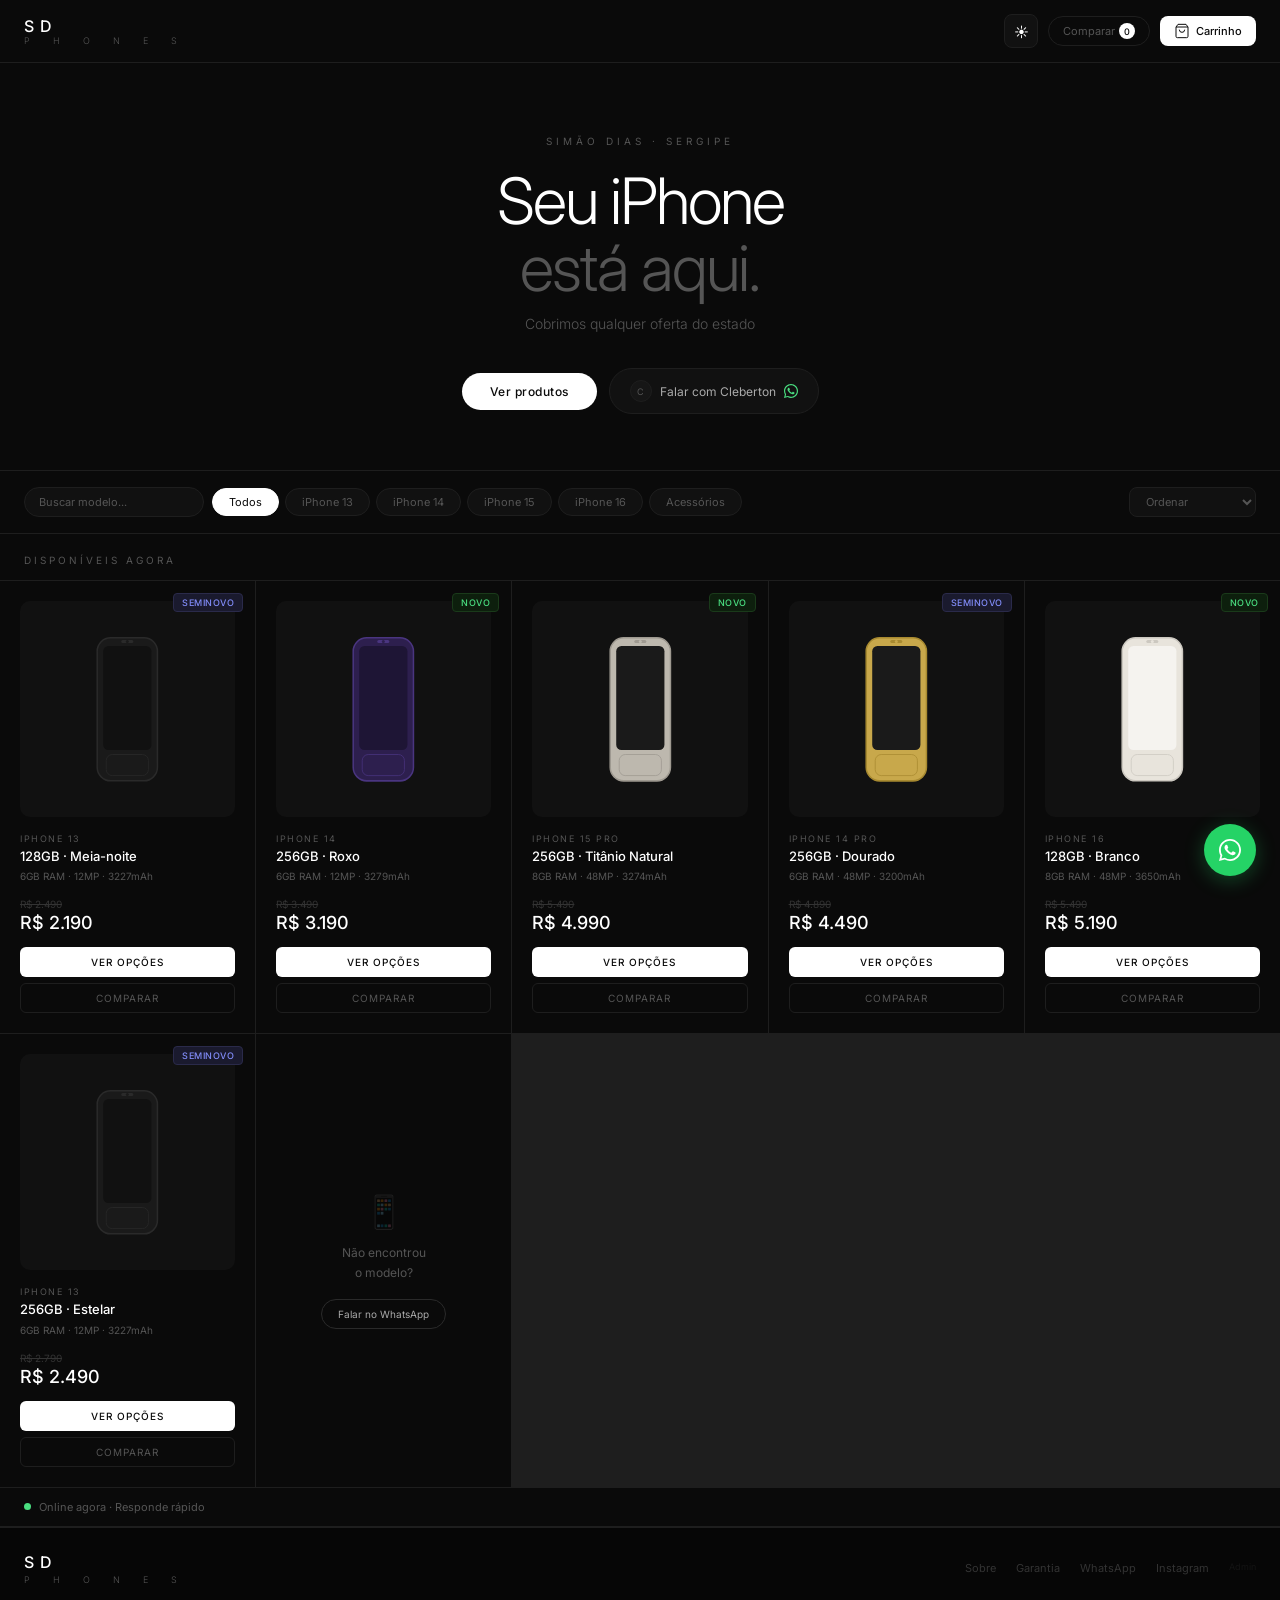
==== index.html @ 84d35a11 "Add files via upload" ====
<!DOCTYPE html>
<html lang="pt-BR" data-theme="dark">
<head>
<meta charset="UTF-8"/>
<meta name="viewport" content="width=device-width, initial-scale=1.0"/>
<title>SD Phones — iPhones em Simão Dias</title>
<link rel="preconnect" href="https://fonts.googleapis.com"/>
<link rel="preconnect" href="https://fonts.gstatic.com" crossorigin/>
<link href="https://fonts.googleapis.com/css2?family=Inter:wght@300;400;500&display=swap" rel="stylesheet"/>
<link rel="stylesheet" href="style.css"/>
</head>
<body>

<!-- NAV -->
<header class="nav" id="nav">
  <div class="nav-logo">
    <span class="logo-sd">SD</span>
    <span class="logo-phones">P H O N E S</span>
  </div>
  <div class="nav-actions">
    <div class="theme-toggle" onclick="toggleTheme()" aria-label="Alternar tema">
      <span class="toggle-icon" id="theme-icon">☀️</span>
    </div>
    <button class="nav-compare" id="btn-compare" onclick="openCompare()">
      Comparar <span id="compare-count">0</span>
    </button>
    <button class="nav-cart" id="btn-cart" onclick="openCart()">
      <svg width="16" height="16" fill="none" stroke="currentColor" stroke-width="1.5" viewBox="0 0 24 24"><path d="M6 2L3 6v14a2 2 0 002 2h14a2 2 0 002-2V6l-3-4z"/><line x1="3" y1="6" x2="21" y2="6"/><path d="M16 10a4 4 0 01-8 0"/></svg>
      Carrinho
      <span class="cart-badge hidden" id="cart-badge">0</span>
    </button>
  </div>
</header>

<!-- HERO -->
<section class="hero">
  <p class="hero-label">Simão Dias · Sergipe</p>
  <h1 class="hero-title">Seu iPhone<br><em>está aqui.</em></h1>
  <p class="hero-sub">Cobrimos qualquer oferta do estado</p>
  <div class="hero-ctas">
    <button class="btn-primary" onclick="document.getElementById('catalog').scrollIntoView({behavior:'smooth'})">Ver produtos</button>
    <a class="btn-wpp" href="https://wa.me/5579999999999?text=Olá! Vim pelo site da SD Phones e gostaria de saber mais." target="_blank" rel="noopener">
      <span class="wpp-av">C</span>
      Falar com Cleberton
      <svg width="14" height="14" viewBox="0 0 24 24" fill="#4ade80"><path d="M17.472 14.382c-.297-.149-1.758-.867-2.03-.967-.273-.099-.471-.148-.67.15-.197.297-.767.966-.94 1.164-.173.199-.347.223-.644.075-.297-.15-1.255-.463-2.39-1.475-.883-.788-1.48-1.761-1.653-2.059-.173-.297-.018-.458.13-.606.134-.133.298-.347.446-.52.149-.174.198-.298.298-.497.099-.198.05-.371-.025-.52-.075-.149-.669-1.612-.916-2.207-.242-.579-.487-.5-.669-.51-.173-.008-.371-.01-.57-.01-.198 0-.52.074-.792.372-.272.297-1.04 1.016-1.04 2.479 0 1.462 1.065 2.875 1.213 3.074.149.198 2.096 3.2 5.077 4.487.709.306 1.262.489 1.694.625.712.227 1.36.195 1.871.118.571-.085 1.758-.719 2.006-1.413.248-.694.248-1.289.173-1.413-.074-.124-.272-.198-.57-.347z"/><path d="M12 0C5.373 0 0 5.373 0 12c0 2.135.558 4.14 1.535 5.878L0 24l6.29-1.508A11.954 11.954 0 0012 24c6.627 0 12-5.373 12-12S18.627 0 12 0zm0 22c-1.885 0-3.65-.49-5.18-1.348l-.372-.22-3.733.895.928-3.63-.242-.382A9.944 9.944 0 012 12C2 6.477 6.477 2 12 2s10 4.477 10 10-4.477 10-10 10z"/></svg>
    </a>
  </div>
</section>

<!-- FILTROS -->
<section class="filters" id="catalog">
  <input class="filter-search" id="search" type="search" placeholder="Buscar modelo..." oninput="renderProducts()"/>
  <div class="chips" id="chips">
    <button class="chip active" data-filter="todos" onclick="setFilter(this)">Todos</button>
    <button class="chip" data-filter="iPhone 13" onclick="setFilter(this)">iPhone 13</button>
    <button class="chip" data-filter="iPhone 14" onclick="setFilter(this)">iPhone 14</button>
    <button class="chip" data-filter="iPhone 15" onclick="setFilter(this)">iPhone 15</button>
    <button class="chip" data-filter="iPhone 16" onclick="setFilter(this)">iPhone 16</button>
    <button class="chip" data-filter="Acessórios" onclick="setFilter(this)">Acessórios</button>
  </div>
  <select class="filter-select" onchange="setSort(this.value)">
    <option value="default">Ordenar</option>
    <option value="price-asc">Menor preço</option>
    <option value="price-desc">Maior preço</option>
    <option value="new">Novos primeiro</option>
  </select>
</section>

<!-- SECTION LABEL -->
<div class="section-label">Disponíveis agora</div>

<!-- GRID -->
<main class="grid" id="grid"></main>

<!-- EMPTY -->
<div class="empty hidden" id="empty">
  <p>Nenhum produto encontrado.</p>
  <a href="https://wa.me/5579999999999?text=Olá! Não encontrei o modelo que procuro no site." target="_blank" class="btn-primary" style="margin-top:16px;display:inline-block;">Perguntar no WhatsApp</a>
</div>

<!-- ONLINE BAR -->
<div class="online-bar">
  <span class="online-dot"></span>
  <span class="online-text">Online agora · Responde rápido</span>
</div>

<!-- FOOTER -->
<footer class="footer">
  <div class="footer-logo">
    <span class="logo-sd">SD</span>
    <span class="logo-phones" style="font-size:9px;">P H O N E S</span>
  </div>
  <div class="footer-links">
    <a href="#" class="footer-link">Sobre</a>
    <a href="#" class="footer-link">Garantia</a>
    <a href="https://wa.me/5579999999999" target="_blank" class="footer-link">WhatsApp</a>
    <a href="https://instagram.com/sdphones" target="_blank" class="footer-link">Instagram</a>
    <a href="admin.html" class="footer-link" style="opacity:0.3;">Admin</a>
  </div>
</footer>

<!-- WPP FLUTUANTE -->
<a class="wpp-float" href="https://wa.me/5579999999999?text=Olá! Vim pelo site da SD Phones." target="_blank" rel="noopener" aria-label="WhatsApp">
  <svg width="22" height="22" viewBox="0 0 24 24" fill="white"><path d="M17.472 14.382c-.297-.149-1.758-.867-2.03-.967-.273-.099-.471-.148-.67.15-.197.297-.767.966-.94 1.164-.173.199-.347.223-.644.075-.297-.15-1.255-.463-2.39-1.475-.883-.788-1.48-1.761-1.653-2.059-.173-.297-.018-.458.13-.606.134-.133.298-.347.446-.52.149-.174.198-.298.298-.497.099-.198.05-.371-.025-.52-.075-.149-.669-1.612-.916-2.207-.242-.579-.487-.5-.669-.51-.173-.008-.371-.01-.57-.01-.198 0-.52.074-.792.372-.272.297-1.04 1.016-1.04 2.479 0 1.462 1.065 2.875 1.213 3.074.149.198 2.096 3.2 5.077 4.487.709.306 1.262.489 1.694.625.712.227 1.36.195 1.871.118.571-.085 1.758-.719 2.006-1.413.248-.694.248-1.289.173-1.413-.074-.124-.272-.198-.57-.347z"/><path d="M12 0C5.373 0 0 5.373 0 12c0 2.135.558 4.14 1.535 5.878L0 24l6.29-1.508A11.954 11.954 0 0012 24c6.627 0 12-5.373 12-12S18.627 0 12 0zm0 22c-1.885 0-3.65-.49-5.18-1.348l-.372-.22-3.733.895.928-3.63-.242-.382A9.944 9.944 0 012 12C2 6.477 6.477 2 12 2s10 4.477 10 10-4.477 10-10 10z"/></svg>
</a>

<!-- MODAL PRODUTO -->
<div class="modal-overlay hidden" id="modal-overlay" onclick="closeModal(event)">
  <div class="modal" id="modal">
    <button class="modal-close" onclick="closeModalDirect()">✕</button>
    <div class="modal-img-wrap">
      <div class="modal-img" id="modal-img"></div>
    </div>
    <div class="modal-info">
      <p class="modal-category" id="modal-category"></p>
      <h2 class="modal-name" id="modal-name"></h2>
      <p class="modal-desc" id="modal-desc"></p>
      <div class="modal-specs" id="modal-specs"></div>
      <div class="modal-pricing">
        <p class="modal-price-old" id="modal-price-old"></p>
        <p class="modal-price" id="modal-price"></p>
      </div>
      <div class="modal-actions">
        <button class="btn-primary" id="modal-buy" onclick="buyNow()">Comprar via WhatsApp</button>
        <button class="btn-secondary" id="modal-cart" onclick="addToCartFromModal()">Adicionar ao carrinho</button>
      </div>
    </div>
  </div>
</div>

<!-- CARRINHO DRAWER -->
<div class="drawer-overlay hidden" id="drawer-overlay" onclick="closeCart()"></div>
<div class="drawer hidden" id="cart-drawer">
  <div class="drawer-header">
    <h3>Carrinho</h3>
    <button onclick="closeCart()">✕</button>
  </div>
  <div class="drawer-body" id="cart-items"></div>
  <div class="drawer-footer">
    <div class="cart-total">
      <span>Total</span>
      <span id="cart-total-value">R$ 0</span>
    </div>
    <button class="btn-primary" style="width:100%;margin-top:12px;" onclick="sendCartToWhatsApp()">
      Enviar pedido no WhatsApp
    </button>
    <button class="btn-secondary" style="width:100%;margin-top:8px;" onclick="clearCart()">Limpar carrinho</button>
  </div>
</div>

<!-- COMPARAR DRAWER -->
<div class="drawer-overlay hidden" id="compare-overlay" onclick="closeCompare()"></div>
<div class="drawer hidden" id="compare-drawer" style="max-width:680px;">
  <div class="drawer-header">
    <h3>Comparar produtos</h3>
    <button onclick="closeCompare()">✕</button>
  </div>
  <div class="drawer-body" id="compare-items"></div>
  <div class="drawer-footer">
    <button class="btn-secondary" style="width:100%;" onclick="clearCompare()">Limpar comparação</button>
  </div>
</div>

<script src="app.js"></script>
</body>
</html>
---- style.css ----
/* =====================
   TOKENS
   ===================== */
:root {
  --bg: #0A0A0A;
  --bg2: #111111;
  --bg3: #161616;
  --border: #1e1e1e;
  --border2: #2a2a2a;
  --text: #ffffff;
  --text2: #aaaaaa;
  --text3: #555555;
  --text4: #333333;
  --chip-bg: #111;
  --chip-border: #1e1e1e;
  --chip-color: #555;
  --card-bg: #0A0A0A;
  --card-hover: #111;
  --input-bg: #111;
  --footer-bg: #060606;
  --wpp: #25D366;
}

[data-theme="light"] {
  --bg: #fafafa;
  --bg2: #f4f4f4;
  --bg3: #eeeeee;
  --border: #e5e5e5;
  --border2: #d0d0d0;
  --text: #0a0a0a;
  --text2: #555555;
  --text3: #999999;
  --text4: #cccccc;
  --chip-bg: #f0f0f0;
  --chip-border: #e0e0e0;
  --chip-color: #888888;
  --card-bg: #ffffff;
  --card-hover: #f9f9f9;
  --input-bg: #f0f0f0;
  --footer-bg: #f0f0f0;
}

/* =====================
   RESET
   ===================== */
*, *::before, *::after { box-sizing: border-box; margin: 0; padding: 0; }
html { scroll-behavior: smooth; }
body {
  font-family: 'Inter', system-ui, sans-serif;
  background: var(--bg);
  color: var(--text);
  min-height: 100vh;
  transition: background 0.3s, color 0.3s;
}
a { text-decoration: none; color: inherit; }
button { cursor: pointer; font-family: inherit; }
img { display: block; max-width: 100%; }

/* =====================
   NAV
   ===================== */
.nav {
  position: sticky;
  top: 0;
  z-index: 100;
  background: var(--bg);
  border-bottom: 0.5px solid var(--border);
  padding: 14px 24px;
  display: flex;
  align-items: center;
  justify-content: space-between;
  gap: 16px;
  backdrop-filter: blur(12px);
  transition: background 0.3s;
}

.nav-logo {
  display: flex;
  flex-direction: column;
  gap: 2px;
  line-height: 1;
}

.logo-sd {
  font-size: 16px;
  font-weight: 500;
  letter-spacing: 6px;
  color: var(--text);
}

.logo-phones {
  font-size: 9px;
  font-weight: 300;
  letter-spacing: 10px;
  color: var(--text3);
}

.nav-actions {
  display: flex;
  align-items: center;
  gap: 10px;
}

.theme-toggle {
  width: 34px;
  height: 34px;
  border-radius: 8px;
  background: var(--bg2);
  border: 0.5px solid var(--border);
  display: flex;
  align-items: center;
  justify-content: center;
  cursor: pointer;
  font-size: 14px;
  transition: background 0.2s;
  user-select: none;
}

.theme-toggle:hover { background: var(--bg3); }

.nav-compare {
  font-size: 11px;
  color: var(--text3);
  background: transparent;
  border: 0.5px solid var(--border);
  border-radius: 20px;
  padding: 6px 14px;
  transition: all 0.2s;
  display: flex;
  align-items: center;
  gap: 4px;
}

.nav-compare:hover { border-color: var(--border2); color: var(--text2); }

.nav-compare span {
  background: var(--text);
  color: var(--bg);
  border-radius: 50%;
  width: 16px;
  height: 16px;
  font-size: 9px;
  display: flex;
  align-items: center;
  justify-content: center;
  font-weight: 500;
}

.nav-cart {
  background: var(--text);
  color: var(--bg);
  border: none;
  border-radius: 8px;
  padding: 7px 14px;
  font-size: 11px;
  font-weight: 500;
  display: flex;
  align-items: center;
  gap: 6px;
  position: relative;
  transition: opacity 0.2s;
}

.nav-cart:hover { opacity: 0.85; }

.cart-badge {
  position: absolute;
  top: -6px;
  right: -6px;
  background: #ef4444;
  color: white;
  border-radius: 50%;
  width: 16px;
  height: 16px;
  font-size: 9px;
  display: flex;
  align-items: center;
  justify-content: center;
  font-weight: 700;
  border: 2px solid var(--bg);
}

.hidden { display: none !important; }

/* =====================
   HERO
   ===================== */
.hero {
  padding: 72px 24px 56px;
  text-align: center;
  border-bottom: 0.5px solid var(--border);
}

.hero-label {
  font-size: 10px;
  letter-spacing: 4px;
  color: var(--text3);
  text-transform: uppercase;
  margin-bottom: 20px;
}

.hero-title {
  font-size: clamp(36px, 8vw, 64px);
  font-weight: 300;
  color: var(--text);
  line-height: 1.05;
  letter-spacing: -2px;
  margin-bottom: 14px;
}

.hero-title em {
  font-style: normal;
  color: var(--text3);
}

.hero-sub {
  font-size: 14px;
  color: var(--text3);
  margin-bottom: 36px;
  font-weight: 300;
}

.hero-ctas {
  display: flex;
  align-items: center;
  justify-content: center;
  gap: 12px;
  flex-wrap: wrap;
}

/* =====================
   BOTÕES
   ===================== */
.btn-primary {
  background: var(--text);
  color: var(--bg);
  border: none;
  border-radius: 24px;
  padding: 11px 28px;
  font-size: 12px;
  font-weight: 500;
  letter-spacing: 0.5px;
  transition: opacity 0.2s;
}

.btn-primary:hover { opacity: 0.85; }

.btn-secondary {
  background: transparent;
  color: var(--text2);
  border: 0.5px solid var(--border2);
  border-radius: 24px;
  padding: 11px 28px;
  font-size: 12px;
  font-weight: 400;
  transition: all 0.2s;
}

.btn-secondary:hover { border-color: var(--text3); color: var(--text); }

.btn-wpp {
  background: var(--bg2);
  border: 0.5px solid var(--border);
  color: var(--text2);
  border-radius: 24px;
  padding: 11px 20px;
  font-size: 12px;
  display: flex;
  align-items: center;
  gap: 8px;
  transition: all 0.2s;
}

.btn-wpp:hover { border-color: var(--border2); color: var(--text); }

.wpp-av {
  width: 22px;
  height: 22px;
  border-radius: 50%;
  background: var(--bg3);
  display: flex;
  align-items: center;
  justify-content: center;
  font-size: 9px;
  color: var(--text3);
  border: 0.5px solid var(--border);
}

/* =====================
   FILTROS
   ===================== */
.filters {
  padding: 16px 24px;
  display: flex;
  gap: 8px;
  align-items: center;
  border-bottom: 0.5px solid var(--border);
  overflow-x: auto;
  scrollbar-width: none;
}

.filters::-webkit-scrollbar { display: none; }

.filter-search {
  flex-shrink: 0;
  width: 180px;
  background: var(--input-bg);
  border: 0.5px solid var(--border);
  border-radius: 20px;
  padding: 7px 14px;
  color: var(--text2);
  font-size: 11px;
  outline: none;
  font-family: inherit;
  transition: border-color 0.2s;
}

.filter-search:focus { border-color: var(--border2); }
.filter-search::placeholder { color: var(--text3); }

.chips {
  display: flex;
  gap: 6px;
  flex-shrink: 0;
}

.chip {
  font-size: 11px;
  padding: 6px 16px;
  border-radius: 20px;
  white-space: nowrap;
  background: var(--chip-bg);
  color: var(--chip-color);
  border: 0.5px solid var(--chip-border);
  transition: all 0.2s;
}

.chip:hover { border-color: var(--border2); color: var(--text2); }
.chip.active { background: var(--text); color: var(--bg); border-color: var(--text); }

.filter-select {
  margin-left: auto;
  flex-shrink: 0;
  background: var(--input-bg);
  border: 0.5px solid var(--border);
  border-radius: 8px;
  padding: 6px 12px;
  color: var(--text3);
  font-size: 11px;
  outline: none;
  font-family: inherit;
  cursor: pointer;
}

.section-label {
  padding: 20px 24px 14px;
  font-size: 10px;
  letter-spacing: 3px;
  color: var(--text3);
  text-transform: uppercase;
  border-bottom: 0.5px solid var(--border);
}

/* =====================
   GRID
   ===================== */
.grid {
  display: grid;
  grid-template-columns: repeat(auto-fill, minmax(220px, 1fr));
  gap: 1px;
  background: var(--border);
}

/* =====================
   CARD
   ===================== */
.card {
  background: var(--card-bg);
  padding: 20px;
  cursor: pointer;
  position: relative;
  transition: background 0.2s;
}

.card:hover { background: var(--card-hover); }

.card-img {
  width: 100%;
  aspect-ratio: 1;
  border-radius: 10px;
  background: var(--bg2);
  display: flex;
  align-items: center;
  justify-content: center;
  margin-bottom: 16px;
  overflow: hidden;
}

.card-img img {
  width: 75%;
  height: 75%;
  object-fit: contain;
}

.card-badge {
  position: absolute;
  top: 12px;
  right: 12px;
  font-size: 9px;
  padding: 3px 8px;
  border-radius: 4px;
  font-weight: 500;
  letter-spacing: 0.5px;
  text-transform: uppercase;
}

.badge-new { background: #0d1f0d; color: #4ade80; border: 0.5px solid #1a3a1a; }
.badge-used { background: #1a1a2e; color: #818cf8; border: 0.5px solid #2a2a4a; }

[data-theme="light"] .badge-new { background: #dcfce7; color: #15803d; border-color: #bbf7d0; }
[data-theme="light"] .badge-used { background: #ede9fe; color: #6d28d9; border-color: #ddd6fe; }

.card-model {
  font-size: 9px;
  color: var(--text3);
  margin-bottom: 4px;
  letter-spacing: 1.5px;
  text-transform: uppercase;
}

.card-name {
  font-size: 13px;
  color: var(--text);
  font-weight: 500;
  margin-bottom: 4px;
  line-height: 1.3;
}

.card-specs {
  font-size: 10px;
  color: var(--text3);
  margin-bottom: 14px;
  line-height: 1.6;
}

.card-price-old {
  font-size: 10px;
  color: var(--text4);
  text-decoration: line-through;
  margin-bottom: 2px;
}

.card-price {
  font-size: 18px;
  color: var(--text);
  font-weight: 500;
  margin-bottom: 14px;
}

.card-actions { display: flex; flex-direction: column; gap: 6px; }

.card-btn-primary {
  width: 100%;
  background: var(--text);
  color: var(--bg);
  border: none;
  border-radius: 6px;
  padding: 9px;
  font-size: 10px;
  font-weight: 500;
  letter-spacing: 1px;
  text-transform: uppercase;
  font-family: inherit;
  transition: opacity 0.2s;
}

.card-btn-primary:hover { opacity: 0.85; }

.card-btn-secondary {
  width: 100%;
  background: transparent;
  border: 0.5px solid var(--border);
  color: var(--text3);
  border-radius: 6px;
  padding: 8px;
  font-size: 10px;
  letter-spacing: 1px;
  text-transform: uppercase;
  font-family: inherit;
  transition: all 0.2s;
}

.card-btn-secondary:hover { border-color: var(--border2); color: var(--text2); }
.card-btn-secondary.added { border-color: #4ade80; color: #4ade80; }

.card-no-model {
  display: flex;
  flex-direction: column;
  align-items: center;
  justify-content: center;
  gap: 12px;
  min-height: 280px;
  background: var(--card-bg);
}

.card-no-model-icon { font-size: 32px; opacity: 0.2; }
.card-no-model-text { font-size: 12px; color: var(--text3); text-align: center; line-height: 1.7; }

/* =====================
   ONLINE BAR
   ===================== */
.online-bar {
  padding: 12px 24px;
  display: flex;
  align-items: center;
  gap: 8px;
  border-top: 0.5px solid var(--border);
  border-bottom: 0.5px solid var(--border);
}

.online-dot {
  width: 7px;
  height: 7px;
  border-radius: 50%;
  background: #4ade80;
  animation: pulse 2s infinite;
}

@keyframes pulse {
  0%, 100% { opacity: 1; }
  50% { opacity: 0.4; }
}

.online-text { font-size: 11px; color: var(--text3); }

/* =====================
   FOOTER
   ===================== */
.footer {
  background: var(--footer-bg);
  border-top: 0.5px solid var(--border);
  padding: 24px;
  display: flex;
  align-items: center;
  justify-content: space-between;
  flex-wrap: wrap;
  gap: 16px;
  transition: background 0.3s;
}

.footer-logo { display: flex; flex-direction: column; gap: 2px; }
.footer-links { display: flex; gap: 20px; flex-wrap: wrap; }
.footer-link { font-size: 11px; color: var(--text4); transition: color 0.2s; }
.footer-link:hover { color: var(--text3); }

/* =====================
   WPP FLUTUANTE
   ===================== */
.wpp-float {
  position: fixed;
  bottom: 24px;
  right: 24px;
  width: 52px;
  height: 52px;
  border-radius: 50%;
  background: #25D366;
  display: flex;
  align-items: center;
  justify-content: center;
  box-shadow: 0 4px 20px rgba(37, 211, 102, 0.3);
  z-index: 90;
  transition: transform 0.2s;
}

.wpp-float:hover { transform: scale(1.08); }

/* =====================
   EMPTY
   ===================== */
.empty {
  padding: 60px 24px;
  text-align: center;
  color: var(--text3);
  font-size: 14px;
  background: var(--bg);
}

/* =====================
   MODAL
   ===================== */
.modal-overlay {
  position: fixed;
  inset: 0;
  background: rgba(0,0,0,0.7);
  z-index: 200;
  display: flex;
  align-items: flex-end;
  justify-content: center;
  padding: 0;
  backdrop-filter: blur(4px);
}

@media (min-width: 640px) {
  .modal-overlay { align-items: center; padding: 24px; }
}

.modal {
  background: var(--bg);
  border: 0.5px solid var(--border2);
  border-radius: 20px 20px 0 0;
  width: 100%;
  max-width: 680px;
  max-height: 90vh;
  overflow-y: auto;
  position: relative;
  display: flex;
  flex-direction: column;
  gap: 0;
  transition: background 0.3s;
}

@media (min-width: 640px) {
  .modal { border-radius: 20px; flex-direction: row; }
}

.modal-close {
  position: absolute;
  top: 14px;
  right: 14px;
  width: 32px;
  height: 32px;
  border-radius: 50%;
  background: var(--bg2);
  border: 0.5px solid var(--border);
  color: var(--text3);
  font-size: 14px;
  display: flex;
  align-items: center;
  justify-content: center;
  z-index: 10;
  transition: all 0.2s;
}

.modal-close:hover { color: var(--text); border-color: var(--border2); }

.modal-img-wrap {
  padding: 32px;
  display: flex;
  align-items: center;
  justify-content: center;
  background: var(--bg2);
  border-radius: 20px 20px 0 0;
  min-height: 280px;
}

@media (min-width: 640px) {
  .modal-img-wrap {
    width: 45%;
    min-height: 420px;
    border-radius: 20px 0 0 20px;
    flex-shrink: 0;
  }
}

.modal-img {
  width: 70%;
  max-width: 200px;
  aspect-ratio: 1;
  display: flex;
  align-items: center;
  justify-content: center;
}

.modal-img img { width: 100%; height: 100%; object-fit: contain; }

.modal-info {
  padding: 28px 24px;
  display: flex;
  flex-direction: column;
  gap: 16px;
  flex: 1;
}

.modal-category {
  font-size: 9px;
  color: var(--text3);
  letter-spacing: 2px;
  text-transform: uppercase;
}

.modal-name {
  font-size: 20px;
  font-weight: 500;
  color: var(--text);
  line-height: 1.2;
}

.modal-desc {
  font-size: 12px;
  color: var(--text3);
  line-height: 1.7;
}

.modal-specs {
  display: grid;
  grid-template-columns: 1fr 1fr;
  gap: 8px;
}

.modal-spec-item {
  background: var(--bg2);
  border: 0.5px solid var(--border);
  border-radius: 8px;
  padding: 10px 12px;
}

.modal-spec-label { font-size: 9px; color: var(--text3); letter-spacing: 1px; text-transform: uppercase; margin-bottom: 2px; }
.modal-spec-value { font-size: 13px; color: var(--text); font-weight: 500; }

.modal-pricing { border-top: 0.5px solid var(--border); padding-top: 16px; }
.modal-price-old { font-size: 11px; color: var(--text4); text-decoration: line-through; margin-bottom: 4px; }
.modal-price { font-size: 26px; font-weight: 500; color: var(--text); }

.modal-actions { display: flex; flex-direction: column; gap: 8px; }

/* =====================
   DRAWER (CARRINHO / COMPARAR)
   ===================== */
.drawer-overlay {
  position: fixed;
  inset: 0;
  background: rgba(0,0,0,0.5);
  z-index: 200;
  backdrop-filter: blur(2px);
}

.drawer {
  position: fixed;
  top: 0;
  right: 0;
  bottom: 0;
  width: 100%;
  max-width: 420px;
  background: var(--bg);
  border-left: 0.5px solid var(--border2);
  z-index: 201;
  display: flex;
  flex-direction: column;
  transition: background 0.3s;
}

.drawer-header {
  padding: 20px 24px;
  border-bottom: 0.5px solid var(--border);
  display: flex;
  align-items: center;
  justify-content: space-between;
}

.drawer-header h3 { font-size: 15px; font-weight: 500; color: var(--text); }
.drawer-header button { background: none; border: none; color: var(--text3); font-size: 18px; cursor: pointer; }
.drawer-header button:hover { color: var(--text); }

.drawer-body { flex: 1; overflow-y: auto; padding: 20px 24px; display: flex; flex-direction: column; gap: 12px; }

.drawer-footer {
  padding: 20px 24px;
  border-top: 0.5px solid var(--border);
}

.cart-item {
  display: flex;
  align-items: center;
  gap: 12px;
  padding: 12px;
  background: var(--bg2);
  border: 0.5px solid var(--border);
  border-radius: 10px;
}

.cart-item-img {
  width: 52px;
  height: 52px;
  border-radius: 6px;
  background: var(--bg3);
  display: flex;
  align-items: center;
  justify-content: center;
  flex-shrink: 0;
  overflow: hidden;
}

.cart-item-img img { width: 80%; height: 80%; object-fit: contain; }
.cart-item-info { flex: 1; }
.cart-item-name { font-size: 12px; font-weight: 500; color: var(--text); margin-bottom: 2px; }
.cart-item-price { font-size: 12px; color: var(--text3); }

.cart-item-remove {
  background: none;
  border: none;
  color: var(--text4);
  font-size: 16px;
  cursor: pointer;
  padding: 4px;
  transition: color 0.2s;
}

.cart-item-remove:hover { color: #ef4444; }

.cart-total {
  display: flex;
  justify-content: space-between;
  align-items: center;
  font-size: 14px;
  color: var(--text2);
}

#cart-total-value { font-size: 20px; font-weight: 500; color: var(--text); }

.cart-empty {
  text-align: center;
  color: var(--text3);
  font-size: 13px;
  padding: 40px 0;
}

/* =====================
   COMPARAR
   ===================== */
.compare-grid {
  display: grid;
  grid-template-columns: repeat(auto-fit, minmax(160px, 1fr));
  gap: 12px;
}

.compare-card {
  background: var(--bg2);
  border: 0.5px solid var(--border);
  border-radius: 10px;
  padding: 14px;
  position: relative;
}

.compare-card-img {
  width: 100%;
  aspect-ratio: 1;
  display: flex;
  align-items: center;
  justify-content: center;
  margin-bottom: 10px;
}

.compare-card-img img { width: 70%; height: 70%; object-fit: contain; }
.compare-card-name { font-size: 11px; font-weight: 500; color: var(--text); margin-bottom: 4px; line-height: 1.3; }
.compare-card-price { font-size: 13px; color: var(--text); font-weight: 500; }

.compare-remove {
  position: absolute;
  top: 8px;
  right: 8px;
  background: none;
  border: none;
  color: var(--text4);
  font-size: 14px;
  cursor: pointer;
}

.compare-remove:hover { color: #ef4444; }

.compare-specs {
  margin-top: 20px;
  border: 0.5px solid var(--border);
  border-radius: 10px;
  overflow: hidden;
}

.compare-row {
  display: grid;
  border-bottom: 0.5px solid var(--border);
  font-size: 11px;
}

.compare-row:last-child { border-bottom: none; }
.compare-row-label { padding: 10px 14px; color: var(--text3); background: var(--bg2); font-weight: 500; }
.compare-row-value { padding: 10px 14px; color: var(--text); }
.compare-row-best { color: #4ade80; font-weight: 500; }

/* =====================
   ADMIN LINK HIDDEN
   ===================== */
.footer-link[href="admin.html"] { font-size: 9px; opacity: 0.2; }

/* =====================
   RESPONSIVE
   ===================== */
@media (max-width: 480px) {
  .nav { padding: 12px 16px; }
  .hero { padding: 48px 16px 40px; }
  .filters { padding: 12px 16px; }
  .section-label { padding: 16px 16px 12px; }
  .grid { grid-template-columns: repeat(2, 1fr); }
  .footer { padding: 20px 16px; flex-direction: column; align-items: flex-start; }
  .nav-compare { display: none; }
}

@media (max-width: 360px) {
  .grid { grid-template-columns: 1fr; }
}
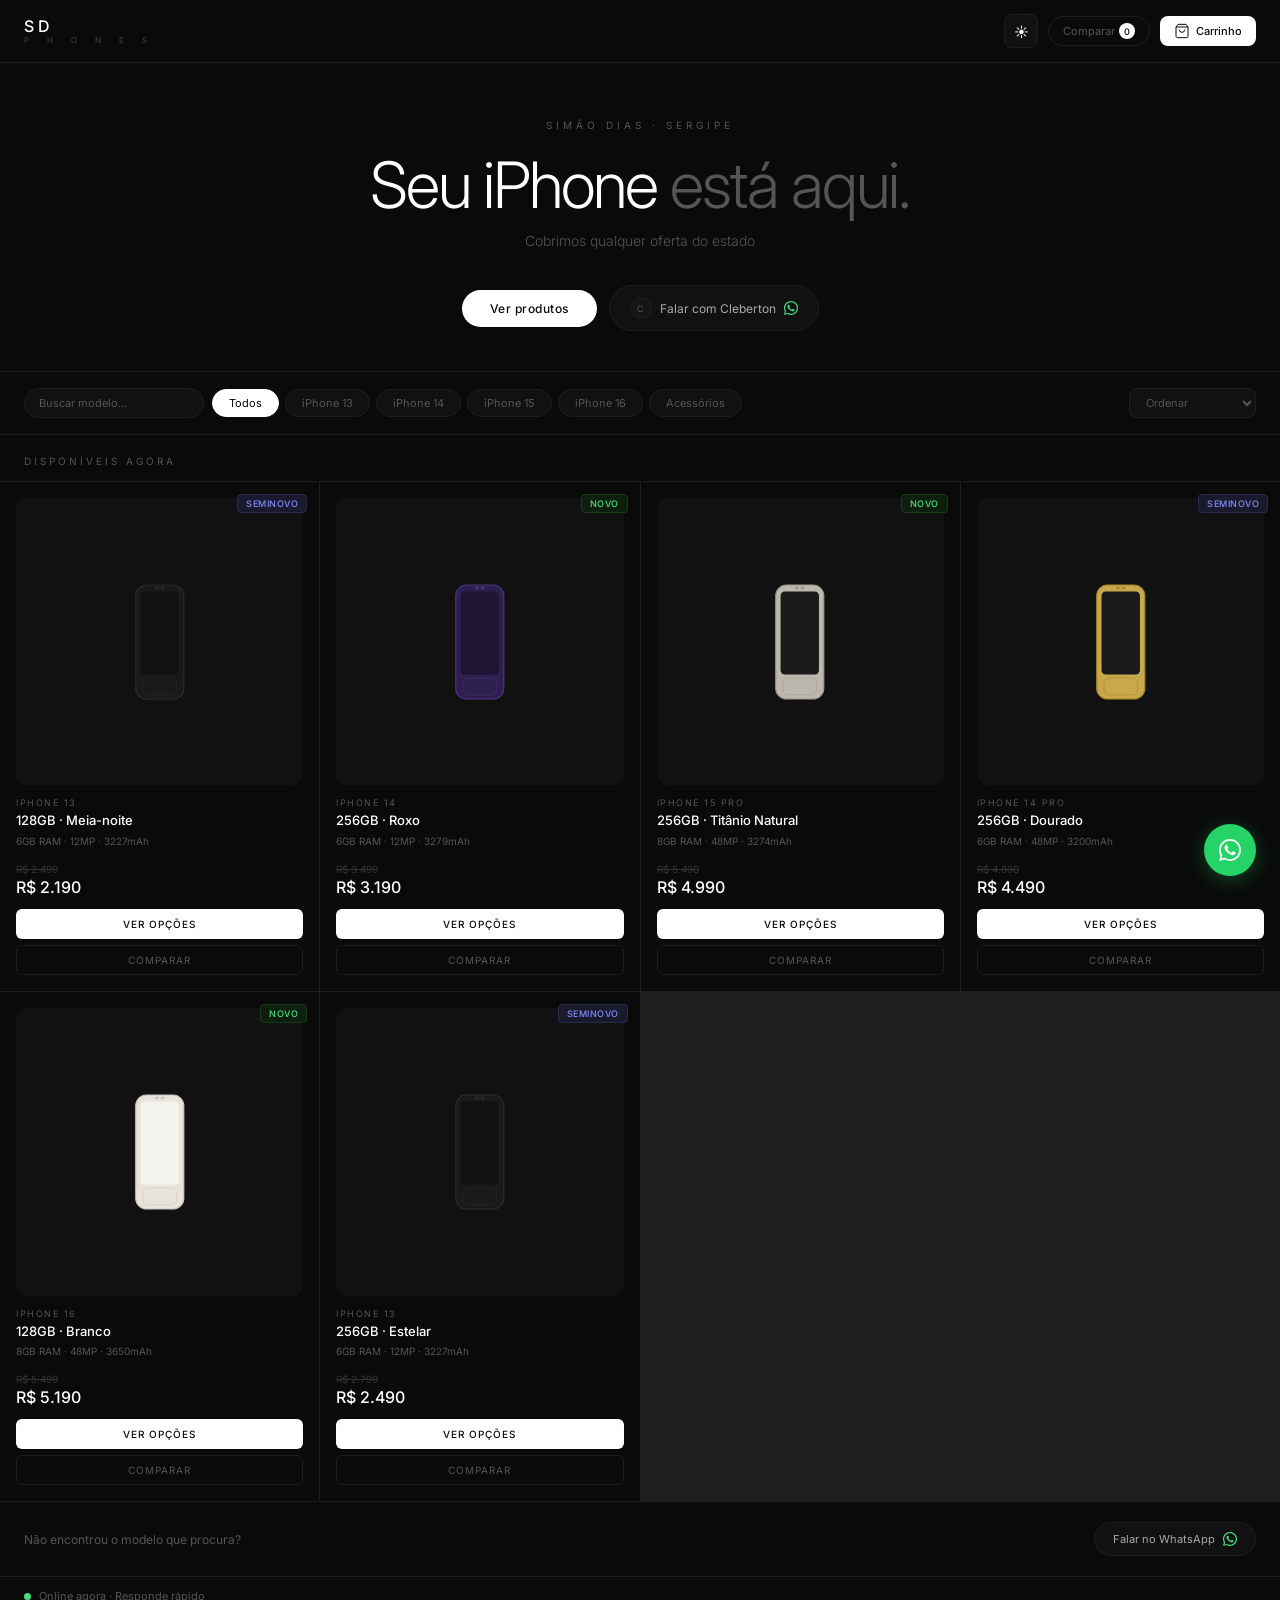
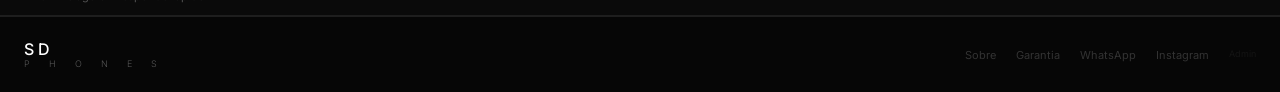
==== commit 13fb8bcb: "Add files via upload" ====
--- a/index.html
+++ b/index.html
@@ -35,7 +35,10 @@
 <!-- HERO -->
 <section class="hero">
   <p class="hero-label">Simão Dias · Sergipe</p>
-  <h1 class="hero-title">Seu iPhone<br><em>está aqui.</em></h1>
+  <h1 class="hero-title">
+    <span class="line1">Seu iPhone</span>
+    <em class="line2">está aqui.</em>
+  </h1>
   <p class="hero-sub">Cobrimos qualquer oferta do estado</p>
   <div class="hero-ctas">
     <button class="btn-primary" onclick="document.getElementById('catalog').scrollIntoView({behavior:'smooth'})">Ver produtos</button>
@@ -71,6 +74,15 @@
 
 <!-- GRID -->
 <main class="grid" id="grid"></main>
+
+<!-- NÃO ENCONTROU -->
+<div class="no-model-strip">
+  <span class="no-model-text">Não encontrou o modelo que procura?</span>
+  <a href="https://wa.me/5579999999999?text=Olá! Não encontrei o modelo que procuro no site da SD Phones." target="_blank" class="btn-wpp" style="font-size:11px;padding:9px 18px;">
+    Falar no WhatsApp
+    <svg width="14" height="14" viewBox="0 0 24 24" fill="#4ade80"><path d="M17.472 14.382c-.297-.149-1.758-.867-2.03-.967-.273-.099-.471-.148-.67.15-.197.297-.767.966-.94 1.164-.173.199-.347.223-.644.075-.297-.15-1.255-.463-2.39-1.475-.883-.788-1.48-1.761-1.653-2.059-.173-.297-.018-.458.13-.606.134-.133.298-.347.446-.52.149-.174.198-.298.298-.497.099-.198.05-.371-.025-.52-.075-.149-.669-1.612-.916-2.207-.242-.579-.487-.5-.669-.51-.173-.008-.371-.01-.57-.01-.198 0-.52.074-.792.372-.272.297-1.04 1.016-1.04 2.479 0 1.462 1.065 2.875 1.213 3.074.149.198 2.096 3.2 5.077 4.487.709.306 1.262.489 1.694.625.712.227 1.36.195 1.871.118.571-.085 1.758-.719 2.006-1.413.248-.694.248-1.289.173-1.413-.074-.124-.272-.198-.57-.347z"/><path d="M12 0C5.373 0 0 5.373 0 12c0 2.135.558 4.14 1.535 5.878L0 24l6.29-1.508A11.954 11.954 0 0012 24c6.627 0 12-5.373 12-12S18.627 0 12 0zm0 22c-1.885 0-3.65-.49-5.18-1.348l-.372-.22-3.733.895.928-3.63-.242-.382A9.944 9.944 0 012 12C2 6.477 6.477 2 12 2s10 4.477 10 10-4.477 10-10 10z"/></svg>
+  </a>
+</div>
 
 <!-- EMPTY -->
 <div class="empty hidden" id="empty">
--- a/style.css
+++ b/style.css
@@ -84,15 +84,17 @@
 .logo-sd {
   font-size: 16px;
   font-weight: 500;
-  letter-spacing: 6px;
+  letter-spacing: 4px;
   color: var(--text);
+  line-height: 1;
 }
 
 .logo-phones {
-  font-size: 9px;
+  font-size: 8px;
   font-weight: 300;
-  letter-spacing: 10px;
-  color: var(--text3);
+  letter-spacing: 8px;
+  color: var(--text3);
+  line-height: 1;
 }
 
 .nav-actions {
@@ -186,9 +188,14 @@
    HERO
    ===================== */
 .hero {
-  padding: 72px 24px 56px;
+  padding: 56px 24px 40px;
   text-align: center;
   border-bottom: 0.5px solid var(--border);
+}
+
+.hero-inner {
+  max-width: 640px;
+  margin: 0 auto;
 }
 
 .hero-label {
@@ -366,9 +373,25 @@
    ===================== */
 .grid {
   display: grid;
-  grid-template-columns: repeat(auto-fill, minmax(220px, 1fr));
+  grid-template-columns: repeat(2, 1fr);
   gap: 1px;
   background: var(--border);
+  min-width: 0;
+  max-width: 1280px;
+  margin: 0 auto;
+  width: 100%;
+}
+
+@media (min-width: 640px) {
+  .grid { grid-template-columns: repeat(3, 1fr); }
+}
+
+@media (min-width: 900px) {
+  .grid { grid-template-columns: repeat(4, 1fr); }
+}
+
+@media (min-width: 1100px) {
+  .grid { grid-template-columns: repeat(4, 1fr); }
 }
 
 /* =====================
@@ -397,8 +420,8 @@
 }
 
 .card-img img {
-  width: 75%;
-  height: 75%;
+  width: 85%;
+  height: 85%;
   object-fit: contain;
 }
 
@@ -507,6 +530,25 @@
 .card-no-model-text { font-size: 12px; color: var(--text3); text-align: center; line-height: 1.7; }
 
 /* =====================
+   NO MODEL STRIP
+   ===================== */
+.no-model-strip {
+  padding: 20px 24px;
+  border-top: 0.5px solid var(--border);
+  display: flex;
+  align-items: center;
+  justify-content: space-between;
+  flex-wrap: wrap;
+  gap: 12px;
+  background: var(--bg);
+}
+
+.no-model-text {
+  font-size: 12px;
+  color: var(--text3);
+}
+
+/* =====================
    ONLINE BAR
    ===================== */
 .online-bar {
@@ -893,12 +935,22 @@
 /* =====================
    RESPONSIVE
    ===================== */
+/* Desktop max-width container */
+@media (min-width: 1400px) {
+  .nav { padding: 14px 48px; }
+  .hero { padding: 72px 48px 56px; }
+  .filters { padding: 16px 48px; }
+  .section-label { padding: 20px 48px 14px; }
+  .no-model-strip { padding: 20px 48px; }
+  .online-bar { padding: 12px 48px; }
+  .footer { padding: 24px 48px; }
+}
+
 @media (max-width: 480px) {
   .nav { padding: 12px 16px; }
-  .hero { padding: 48px 16px 40px; }
+  .hero { padding: 40px 16px 32px; }
   .filters { padding: 12px 16px; }
   .section-label { padding: 16px 16px 12px; }
-  .grid { grid-template-columns: repeat(2, 1fr); }
   .footer { padding: 20px 16px; flex-direction: column; align-items: flex-start; }
   .nav-compare { display: none; }
 }
@@ -906,3 +958,62 @@
 @media (max-width: 360px) {
   .grid { grid-template-columns: 1fr; }
 }
+
+/* =====================
+   DESKTOP REFINEMENTS
+   ===================== */
+
+/* Esconde card "não encontrou" do grid em desktop — usa só a faixa */
+@media (min-width: 640px) {
+  .card-no-model { display: none; }
+}
+
+/* Card menor em desktop — mais informação visível */
+@media (min-width: 900px) {
+  .card { padding: 16px; }
+  .card-price { font-size: 16px; margin-bottom: 12px; }
+  .card-img { margin-bottom: 12px; }
+}
+
+/* Centraliza conteúdo em telas muito largas */
+@media (min-width: 1400px) {
+  .hero-title { font-size: 72px; }
+  .hero-sub { font-size: 15px; }
+}
+
+/* =====================
+   LAYOUT CENTRALIZADO DESKTOP
+   ===================== */
+.page-wrap {
+  max-width: 1280px;
+  margin: 0 auto;
+  width: 100%;
+}
+
+/* Nav inner */
+.nav > * { }
+.nav { padding: 14px max(24px, calc((100vw - 1280px) / 2 + 24px)); }
+
+/* Hero centralizado */
+.hero { padding: 56px max(24px, calc((100vw - 640px) / 2)) 40px; }
+
+/* Filters centralizado */
+.filters { padding: 16px max(24px, calc((100vw - 1280px) / 2 + 24px)); }
+
+/* Section label centralizado */
+.section-label { padding: 20px max(24px, calc((100vw - 1280px) / 2 + 24px)) 14px; }
+
+/* No model strip centralizado */
+.no-model-strip { padding: 20px max(24px, calc((100vw - 1280px) / 2 + 24px)); }
+
+/* Online bar centralizado */
+.online-bar { padding: 12px max(24px, calc((100vw - 1280px) / 2 + 24px)); }
+
+/* Footer centralizado */
+.footer { padding: 24px max(24px, calc((100vw - 1280px) / 2 + 24px)); }
+
+/* SVG do iPhone menor nos cards desktop */
+@media (min-width: 900px) {
+  .card { padding: 16px; }
+  .card svg { max-height: 120px; width: auto; }
+}
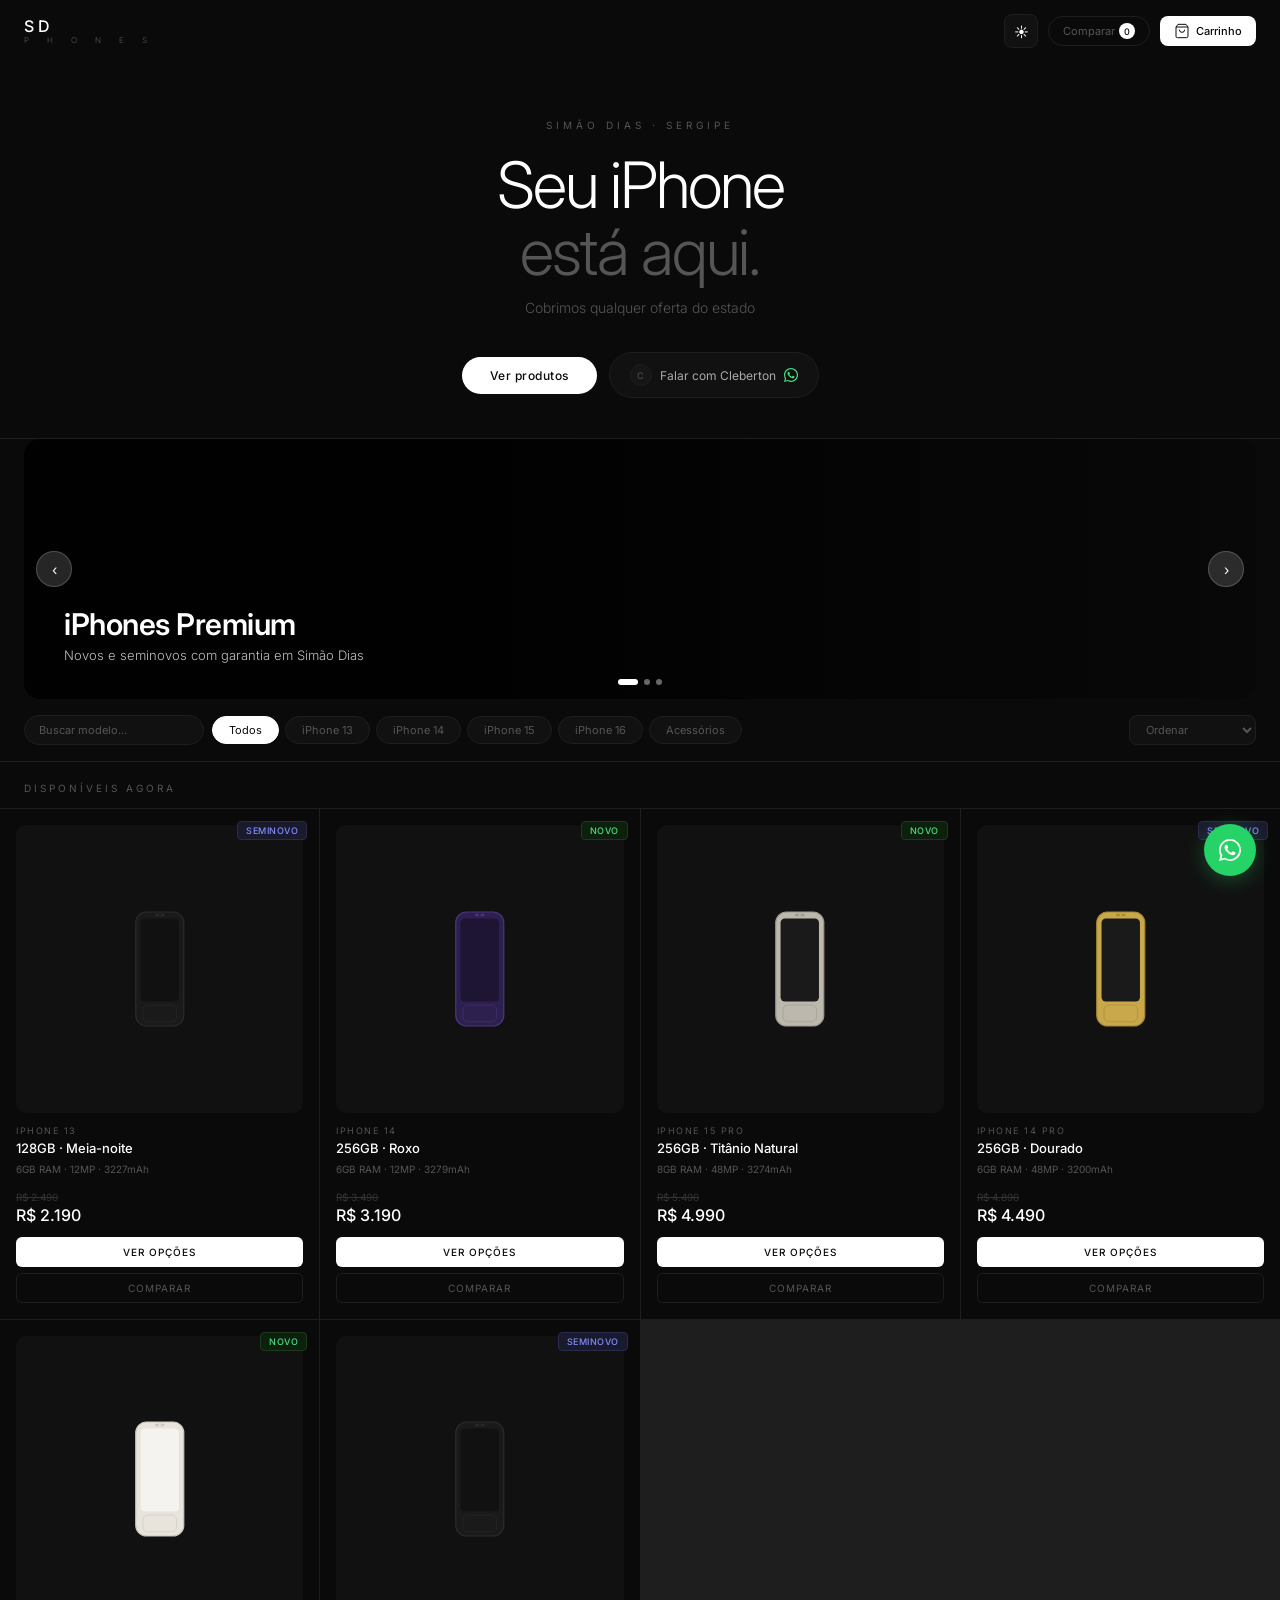
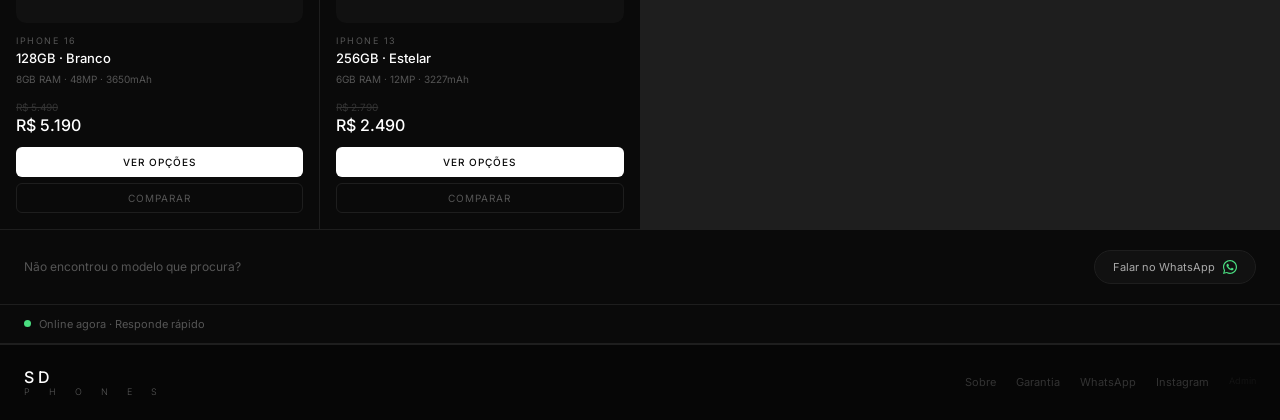
==== commit 7b1a13e7: "Add files via upload" ====
--- a/index.html
+++ b/index.html
@@ -50,6 +50,58 @@
   </div>
 </section>
 
+
+<!-- BANNER CAROUSEL -->
+<div class="banner">
+  <div class="banner-track-wrap">
+    <div class="banner-track" id="banner-track">
+
+      <!-- Slide 1: Dark -->
+      <div class="banner-slide">
+        <div class="banner-slide-bg" style="background-color:#0a0a0a; background-image: url('https://images.unsplash.com/photo-1556656793-08538906a9f8?w=1400&q=80'); background-position: center right;"></div>
+        <div class="banner-slide-overlay" style="background: linear-gradient(to right, rgba(0,0,0,0.85) 40%, rgba(0,0,0,0.2));"></div>
+        <div class="banner-slide-content">
+          <div class="banner-slide-title">iPhones Premium</div>
+          <div class="banner-slide-sub">Novos e seminovos com garantia em Simão Dias</div>
+        </div>
+      </div>
+
+      <!-- Slide 2: Azul -->
+      <div class="banner-slide">
+        <div class="banner-slide-bg" style="background-color:#0d1b2e; background-image: url('https://images.unsplash.com/photo-1512054502232-10a0a035d672?w=1400&q=80'); background-position: center;"></div>
+        <div class="banner-slide-overlay" style="background: linear-gradient(to right, rgba(10,25,60,0.88) 40%, rgba(10,25,60,0.25));"></div>
+        <div class="banner-slide-content">
+          <div class="banner-slide-title">Frete no mesmo dia</div>
+          <div class="banner-slide-sub">Entregamos em Simão Dias e região rapidinho</div>
+        </div>
+      </div>
+
+      <!-- Slide 3: Verde -->
+      <div class="banner-slide">
+        <div class="banner-slide-bg" style="background-color:#0a1f0a; background-image: url('https://images.unsplash.com/photo-1510557880182-3d4d3cba35a5?w=1400&q=80'); background-position: center;"></div>
+        <div class="banner-slide-overlay" style="background: linear-gradient(to right, rgba(5,30,10,0.88) 40%, rgba(5,30,10,0.25));"></div>
+        <div class="banner-slide-content">
+          <div class="banner-slide-title">Cobrimos qualquer oferta</div>
+          <div class="banner-slide-sub">Achou mais barato? A gente cobre.</div>
+        </div>
+      </div>
+
+    </div>
+
+    <!-- Arrows -->
+    <button class="banner-arrow banner-arrow-prev" onclick="bannerPrev()" aria-label="Anterior">&#8249;</button>
+    <button class="banner-arrow banner-arrow-next" onclick="bannerNext()" aria-label="Próximo">&#8250;</button>
+
+    <!-- Dots -->
+    <div class="banner-dots" id="banner-dots">
+      <button class="banner-dot active" onclick="bannerGo(0)"></button>
+      <button class="banner-dot" onclick="bannerGo(1)"></button>
+      <button class="banner-dot" onclick="bannerGo(2)"></button>
+    </div>
+  </div>
+</div>
+
+
 <!-- FILTROS -->
 <section class="filters" id="catalog">
   <input class="filter-search" id="search" type="search" placeholder="Buscar modelo..." oninput="renderProducts()"/>
--- a/style.css
+++ b/style.css
@@ -64,14 +64,21 @@
   top: 0;
   z-index: 100;
   background: var(--bg);
-  border-bottom: 0.5px solid var(--border);
+  border-bottom: 0.5px solid transparent;
   padding: 14px 24px;
   display: flex;
   align-items: center;
   justify-content: space-between;
   gap: 16px;
-  backdrop-filter: blur(12px);
-  transition: background 0.3s;
+  backdrop-filter: blur(0px);
+  transition: background 0.4s, border-color 0.4s, backdrop-filter 0.4s, box-shadow 0.4s;
+}
+
+.nav.scrolled {
+  background: color-mix(in srgb, var(--bg) 80%, transparent);
+  border-bottom: 0.5px solid var(--border);
+  backdrop-filter: blur(20px) saturate(180%);
+  box-shadow: 0 1px 24px rgba(0,0,0,0.06);
 }
 
 .nav-logo {
@@ -1017,3 +1024,172 @@
   .card { padding: 16px; }
   .card svg { max-height: 120px; width: auto; }
 }
+
+/* =====================
+   HERO ANIMATIONS
+   ===================== */
+@keyframes fadeUp {
+  from { opacity: 0; transform: translateY(24px); }
+  to   { opacity: 1; transform: translateY(0); }
+}
+
+@keyframes fadeIn {
+  from { opacity: 0; }
+  to   { opacity: 1; }
+}
+
+.hero-label {
+  animation: fadeIn 0.6s ease forwards;
+  animation-delay: 0.1s;
+  opacity: 0;
+}
+
+.hero-title .line1 {
+  display: block;
+  animation: fadeUp 0.7s cubic-bezier(0.16,1,0.3,1) forwards;
+  animation-delay: 0.2s;
+  opacity: 0;
+}
+
+.hero-title .line2 {
+  display: block;
+  animation: fadeUp 0.7s cubic-bezier(0.16,1,0.3,1) forwards;
+  animation-delay: 0.4s;
+  opacity: 0;
+}
+
+.hero-sub {
+  animation: fadeUp 0.6s cubic-bezier(0.16,1,0.3,1) forwards;
+  animation-delay: 0.6s;
+  opacity: 0;
+}
+
+.hero-ctas {
+  animation: fadeUp 0.6s cubic-bezier(0.16,1,0.3,1) forwards;
+  animation-delay: 0.8s;
+  opacity: 0;
+}
+
+/* =====================
+   BANNER CAROUSEL
+   ===================== */
+.banner {
+  padding: 0 max(24px, calc((100vw - 1280px) / 2 + 24px));
+  margin-bottom: 0;
+  overflow: hidden;
+}
+
+.banner-track-wrap {
+  border-radius: 16px;
+  overflow: hidden;
+  position: relative;
+}
+
+.banner-track {
+  display: flex;
+  transition: transform 0.6s cubic-bezier(0.32, 0.72, 0, 1);
+}
+
+.banner-slide {
+  flex: 0 0 100%;
+  min-width: 100%;
+  height: 220px;
+  position: relative;
+  display: flex;
+  align-items: flex-end;
+  padding: 28px 32px;
+  overflow: hidden;
+  cursor: pointer;
+}
+
+@media (min-width: 640px) {
+  .banner-slide { height: 260px; padding: 36px 40px; }
+}
+
+.banner-slide-bg {
+  position: absolute;
+  inset: 0;
+  background-size: cover;
+  background-position: center;
+  transition: transform 0.6s ease;
+}
+
+.banner-track:not(.animating) .banner-slide:hover .banner-slide-bg {
+  transform: scale(1.03);
+}
+
+.banner-slide-overlay {
+  position: absolute;
+  inset: 0;
+}
+
+.banner-slide-content {
+  position: relative;
+  z-index: 1;
+  max-width: 480px;
+}
+
+.banner-slide-title {
+  font-size: clamp(20px, 4vw, 30px);
+  font-weight: 600;
+  color: #fff;
+  line-height: 1.15;
+  margin-bottom: 6px;
+  letter-spacing: -0.5px;
+}
+
+.banner-slide-sub {
+  font-size: 13px;
+  color: rgba(255,255,255,0.75);
+  font-weight: 300;
+}
+
+/* Arrows */
+.banner-arrow {
+  position: absolute;
+  top: 50%;
+  transform: translateY(-50%);
+  z-index: 10;
+  width: 36px;
+  height: 36px;
+  border-radius: 50%;
+  background: rgba(255,255,255,0.15);
+  backdrop-filter: blur(8px);
+  border: 0.5px solid rgba(255,255,255,0.2);
+  color: #fff;
+  display: flex;
+  align-items: center;
+  justify-content: center;
+  cursor: pointer;
+  transition: background 0.2s;
+  font-size: 14px;
+}
+.banner-arrow:hover { background: rgba(255,255,255,0.25); }
+.banner-arrow-prev { left: 12px; }
+.banner-arrow-next { right: 12px; }
+
+/* Dots */
+.banner-dots {
+  position: absolute;
+  bottom: 14px;
+  left: 50%;
+  transform: translateX(-50%);
+  display: flex;
+  gap: 6px;
+  z-index: 10;
+}
+
+.banner-dot {
+  width: 6px;
+  height: 6px;
+  border-radius: 3px;
+  background: rgba(255,255,255,0.4);
+  cursor: pointer;
+  transition: all 0.3s;
+  border: none;
+  padding: 0;
+}
+.banner-dot.active {
+  width: 20px;
+  background: #fff;
+}
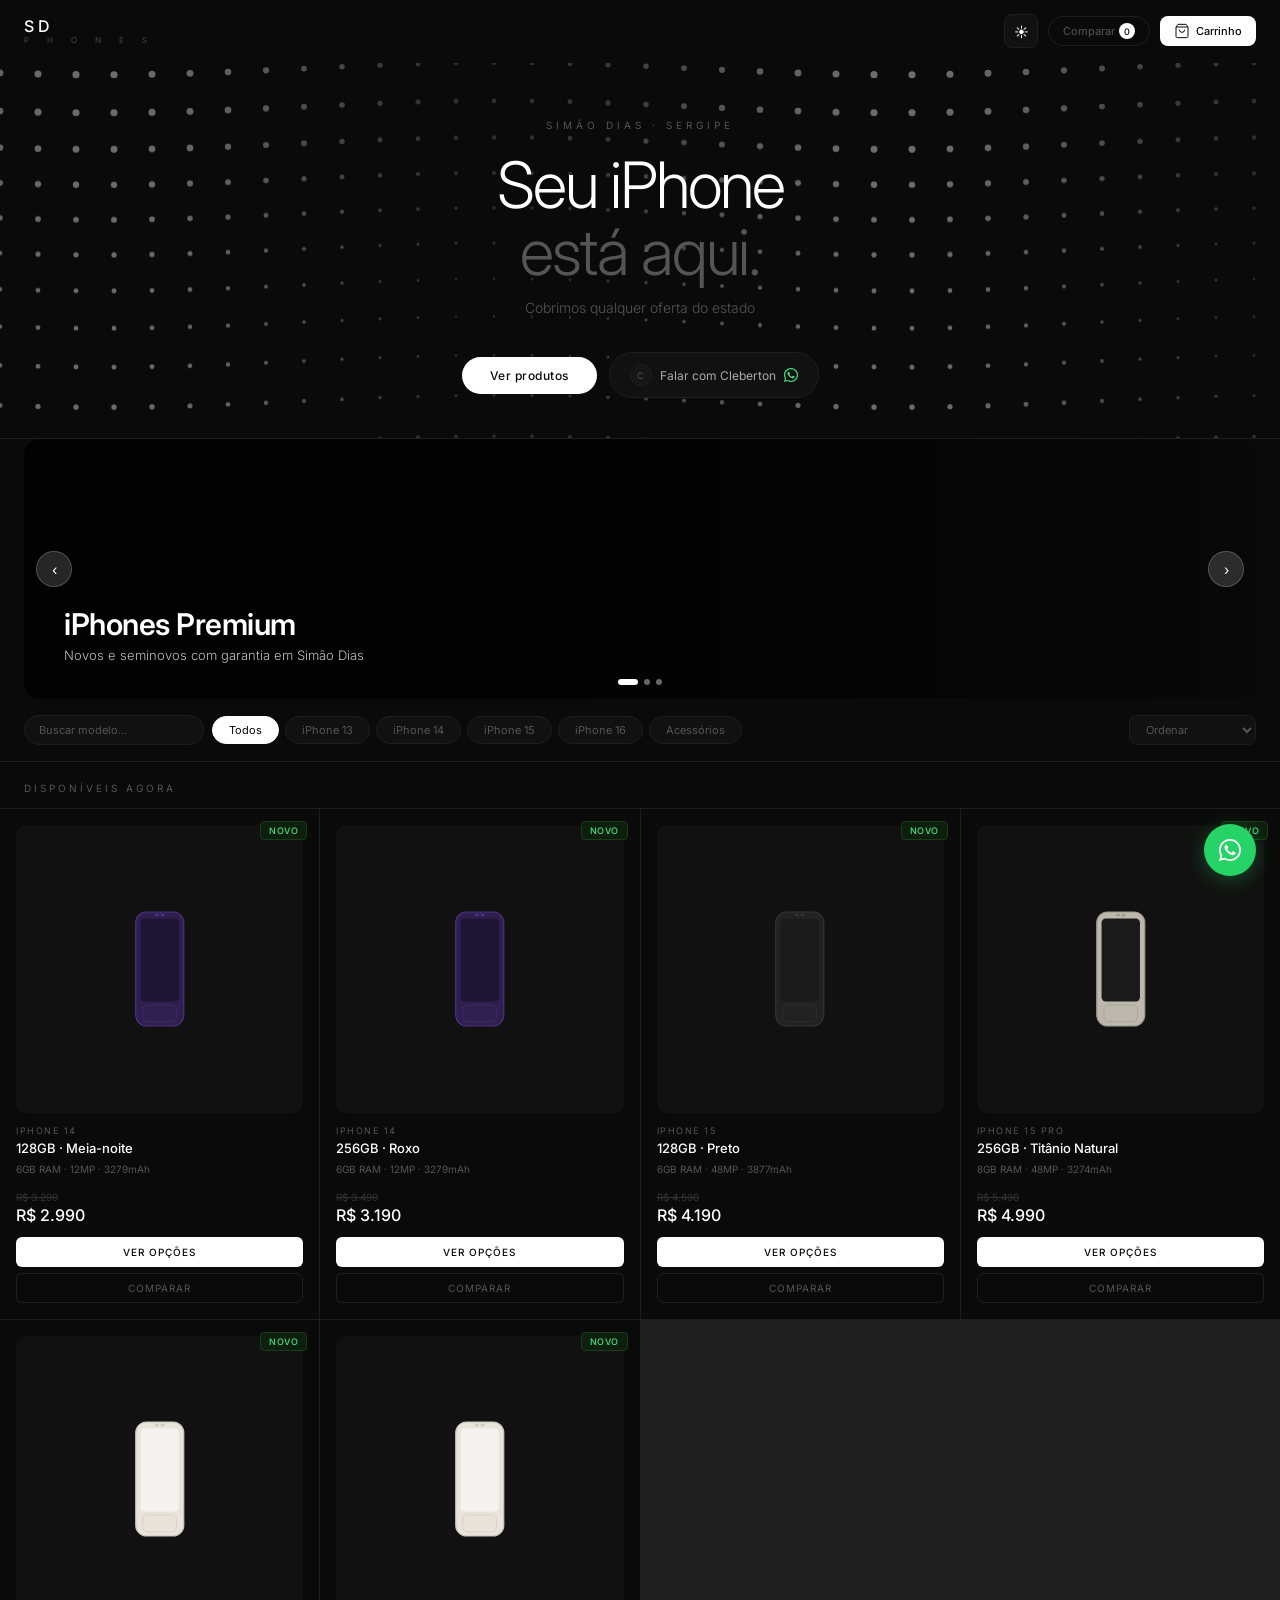
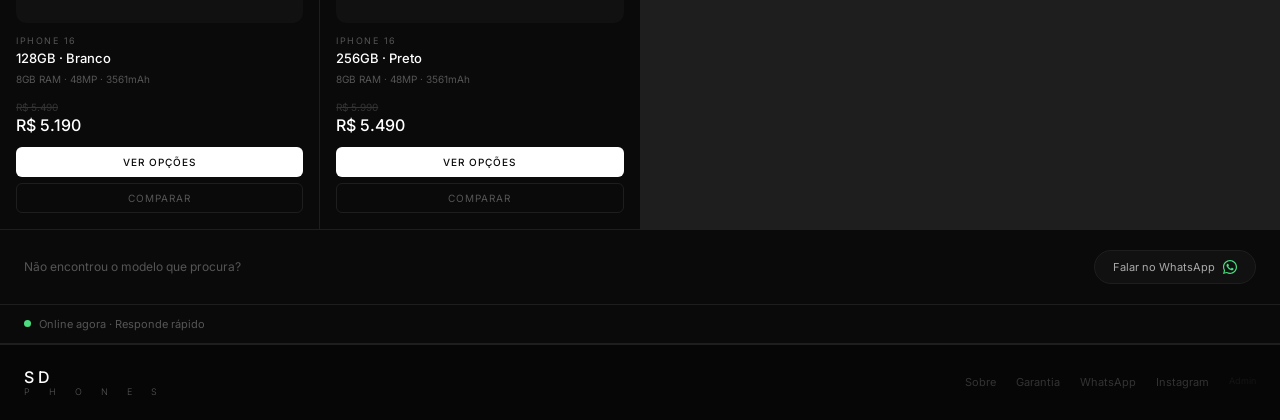
==== commit 454eb810: "Add files via upload" ====
--- a/index.html
+++ b/index.html
@@ -34,6 +34,7 @@
 
 <!-- HERO -->
 <section class="hero">
+  <canvas id="hero-dots" aria-hidden="true"></canvas>
   <p class="hero-label">Simão Dias · Sergipe</p>
   <h1 class="hero-title">
     <span class="line1">Seu iPhone</span>
--- a/style.css
+++ b/style.css
@@ -445,10 +445,8 @@
 }
 
 .badge-new { background: #0d1f0d; color: #4ade80; border: 0.5px solid #1a3a1a; }
-.badge-used { background: #1a1a2e; color: #818cf8; border: 0.5px solid #2a2a4a; }
 
 [data-theme="light"] .badge-new { background: #dcfce7; color: #15803d; border-color: #bbf7d0; }
-[data-theme="light"] .badge-used { background: #ede9fe; color: #6d28d9; border-color: #ddd6fe; }
 
 .card-model {
   font-size: 9px;
@@ -1193,3 +1191,31 @@
   width: 20px;
   background: #fff;
 }
+
+/* =====================
+   HERO DOTS CANVAS
+   ===================== */
+.hero {
+  position: relative;
+  overflow: hidden;
+}
+
+#hero-dots {
+  position: absolute;
+  inset: 0;
+  width: 100%;
+  height: 100%;
+  pointer-events: none;
+  opacity: 0.5;
+  z-index: 0;
+}
+
+[data-theme="light"] #hero-dots {
+  opacity: 0.18;
+}
+
+/* Garante que o conteúdo do hero fique acima do canvas */
+.hero > *:not(canvas) {
+  position: relative;
+  z-index: 1;
+}
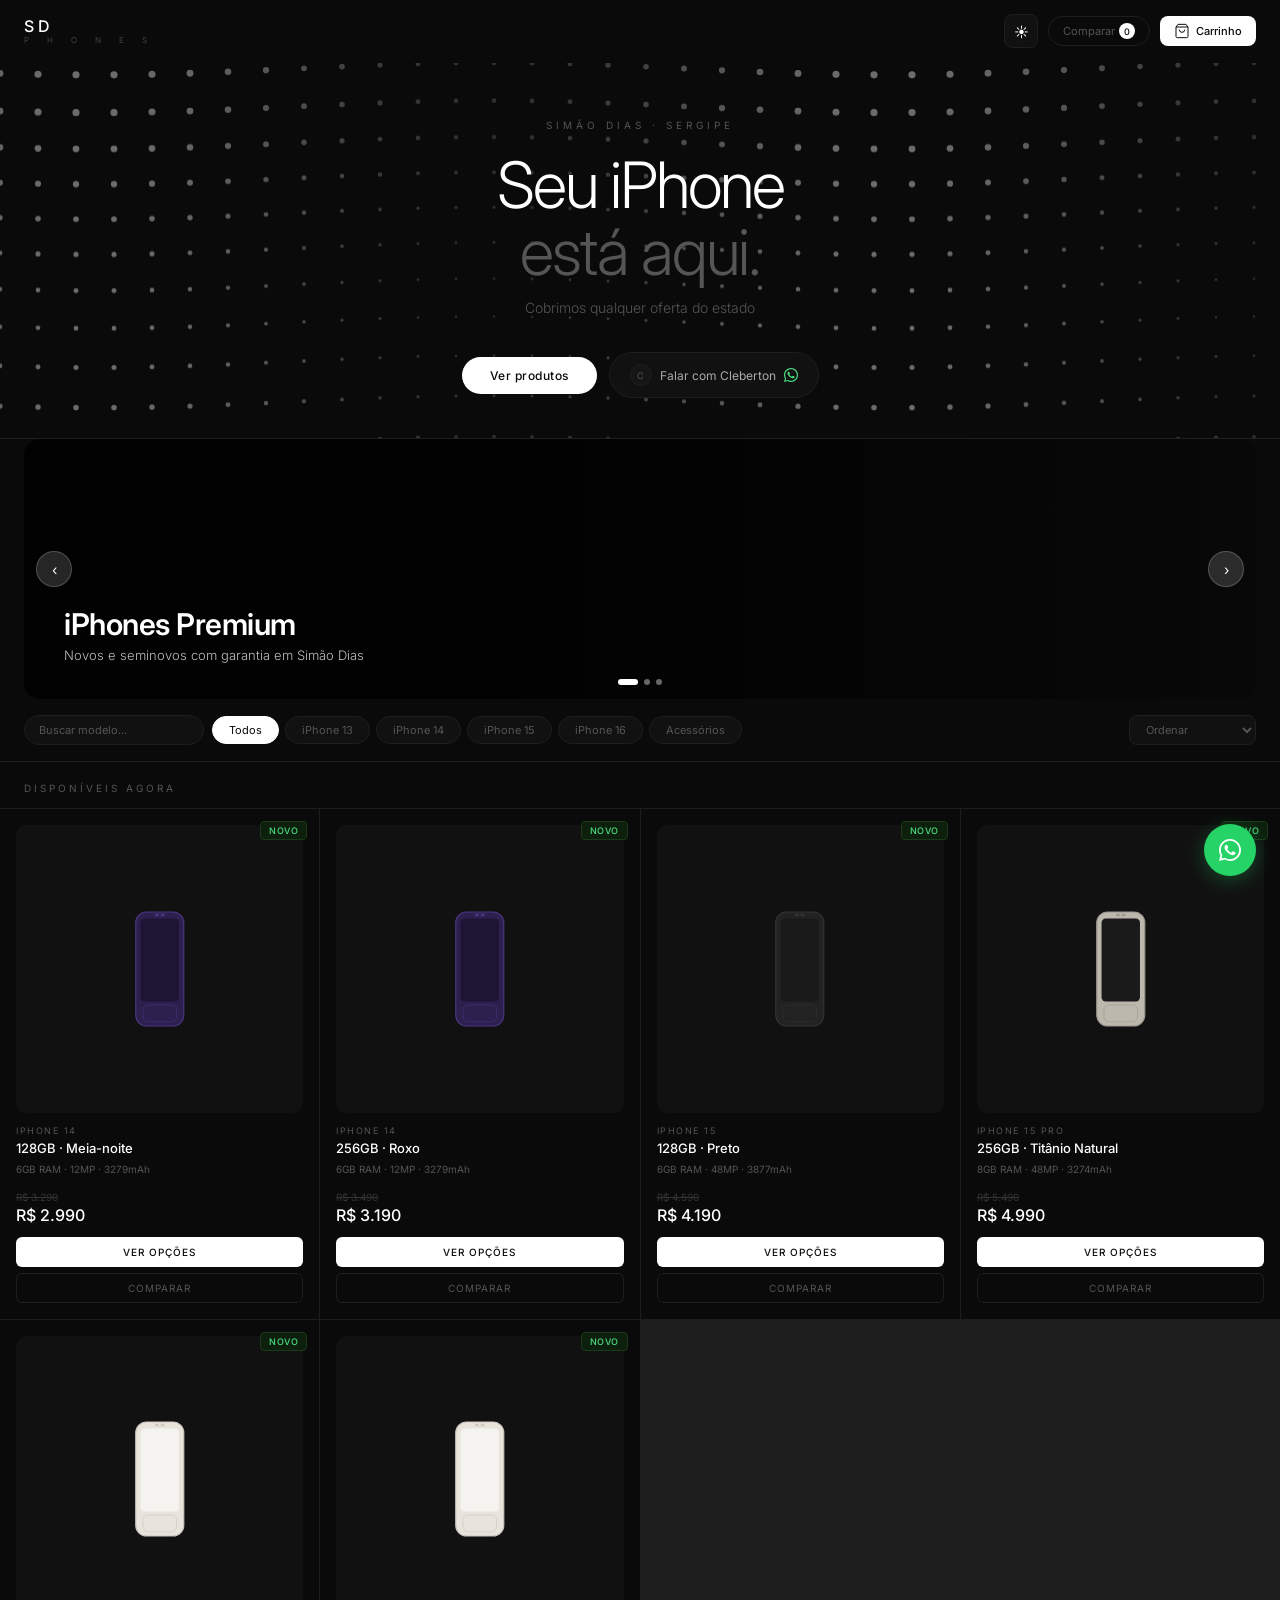
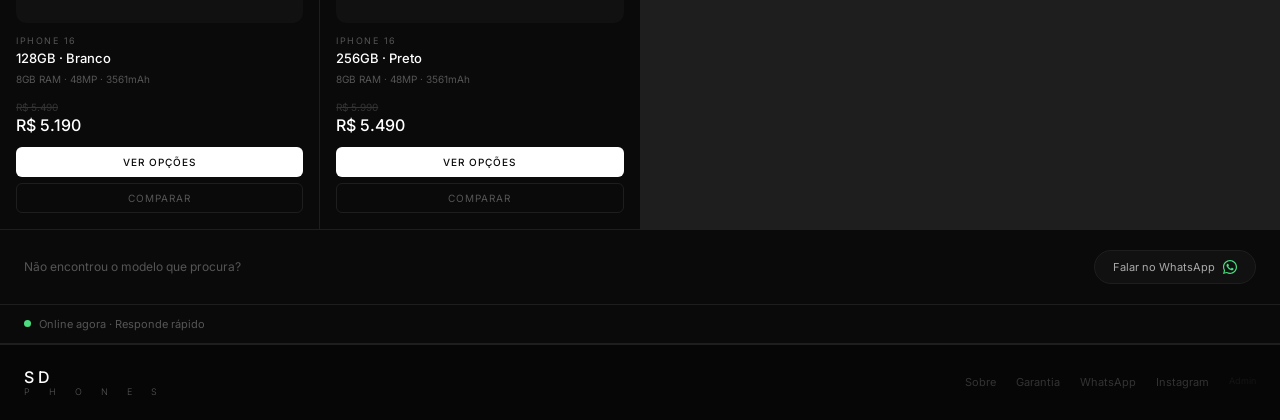
==== commit 9b883b2c: "Add files via upload" ====
--- a/index.html
+++ b/index.html
@@ -229,3 +229,14 @@
 <script src="app.js"></script>
 </body>
 </html>
+
+<!-- SOCIAL PROOF NOTIFICATION -->
+<div class="sp-notification" id="sp-notification" role="status" aria-live="polite">
+  <div class="sp-notification-img" id="sp-img"></div>
+  <div class="sp-notification-info">
+    <div class="sp-notification-name" id="sp-name"></div>
+    <div class="sp-notification-action" id="sp-action"></div>
+    <div class="sp-notification-time" id="sp-time"></div>
+  </div>
+  <div class="sp-dot"></div>
+</div>
--- a/style.css
+++ b/style.css
@@ -1219,3 +1219,92 @@
   position: relative;
   z-index: 1;
 }
+
+/* =====================
+   SOCIAL PROOF NOTIFICATION
+   ===================== */
+.sp-notification {
+  position: fixed;
+  bottom: 24px;
+  left: 24px;
+  z-index: 300;
+  background: var(--bg);
+  border: 0.5px solid var(--border2);
+  border-radius: 14px;
+  padding: 12px 16px;
+  display: flex;
+  align-items: center;
+  gap: 12px;
+  max-width: 280px;
+  box-shadow: 0 4px 24px rgba(0,0,0,0.12), 0 1px 4px rgba(0,0,0,0.06);
+  transform: translateY(20px);
+  opacity: 0;
+  pointer-events: none;
+  transition: transform 0.4s cubic-bezier(0.16,1,0.3,1), opacity 0.4s ease;
+}
+
+.sp-notification.show {
+  transform: translateY(0);
+  opacity: 1;
+}
+
+.sp-notification-img {
+  width: 40px;
+  height: 40px;
+  border-radius: 8px;
+  background: var(--bg2);
+  display: flex;
+  align-items: center;
+  justify-content: center;
+  flex-shrink: 0;
+  overflow: hidden;
+  border: 0.5px solid var(--border);
+}
+
+.sp-notification-img svg {
+  width: 75%;
+  height: 75%;
+}
+
+.sp-notification-info {
+  flex: 1;
+  min-width: 0;
+}
+
+.sp-notification-name {
+  font-size: 12px;
+  font-weight: 500;
+  color: var(--text);
+  margin-bottom: 2px;
+  white-space: nowrap;
+  overflow: hidden;
+  text-overflow: ellipsis;
+}
+
+.sp-notification-action {
+  font-size: 11px;
+  color: var(--text3);
+  white-space: nowrap;
+  overflow: hidden;
+  text-overflow: ellipsis;
+}
+
+.sp-notification-action strong {
+  color: var(--text2);
+  font-weight: 500;
+}
+
+.sp-notification-time {
+  font-size: 10px;
+  color: var(--text4);
+  margin-top: 3px;
+}
+
+.sp-dot {
+  width: 7px;
+  height: 7px;
+  border-radius: 50%;
+  background: #4ade80;
+  flex-shrink: 0;
+  animation: pulse 2s infinite;
+}
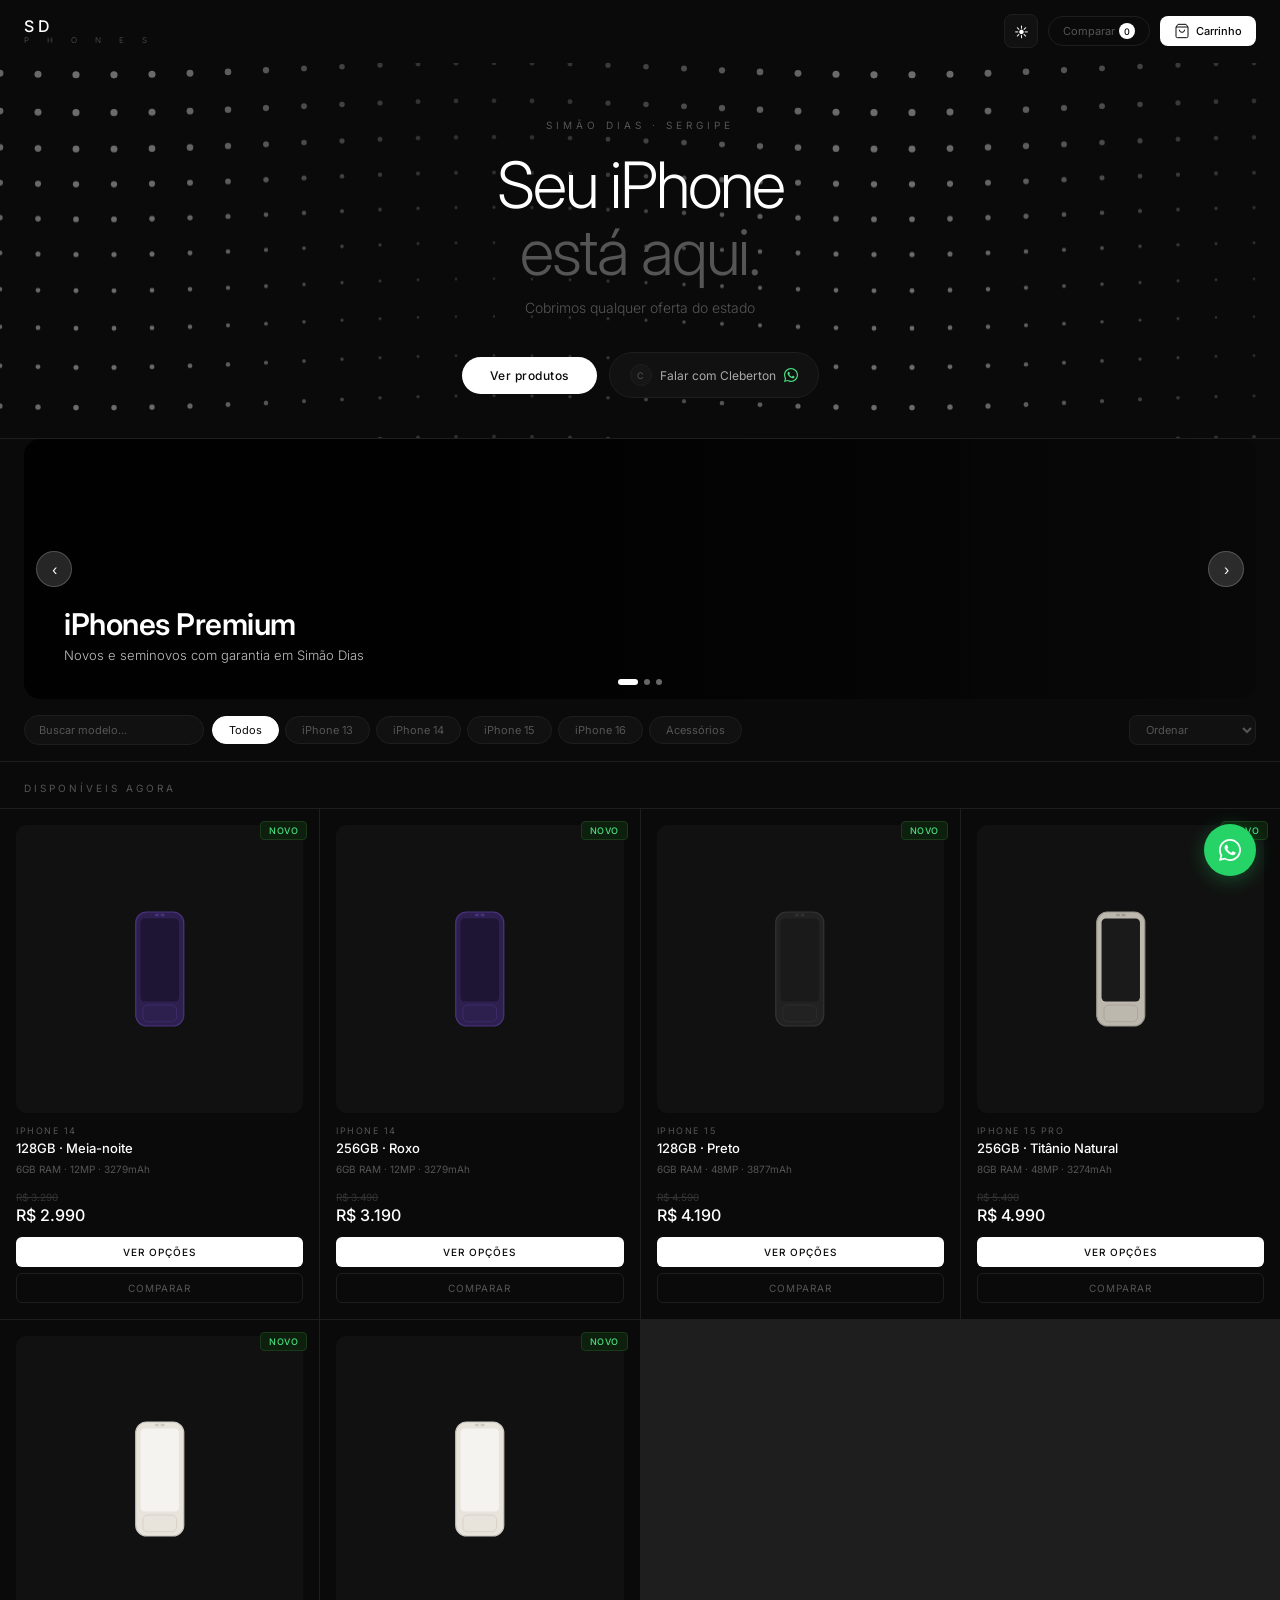
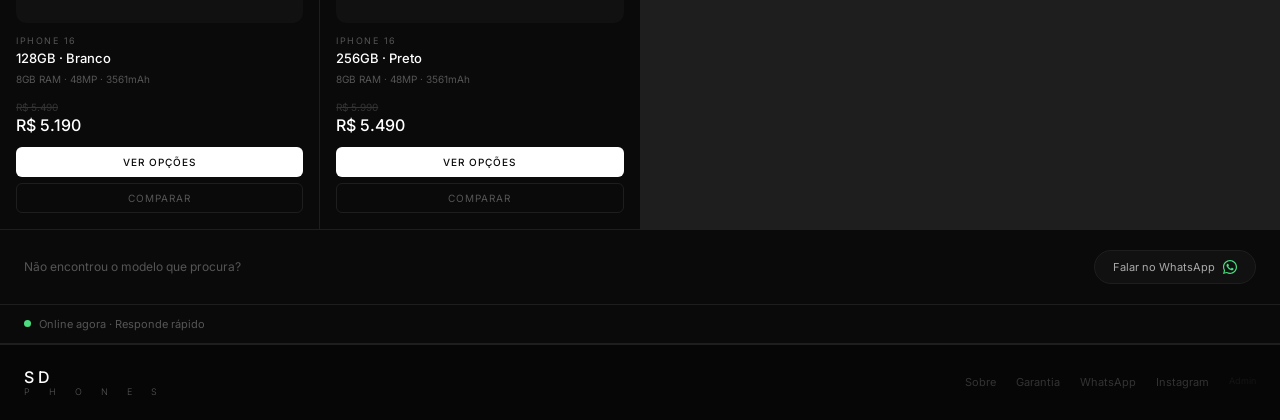
==== commit eed540eb: "Add files via upload" ====
--- a/index.html
+++ b/index.html
@@ -227,8 +227,6 @@
 </div>
 
 <script src="app.js"></script>
-</body>
-</html>
 
 <!-- SOCIAL PROOF NOTIFICATION -->
 <div class="sp-notification" id="sp-notification" role="status" aria-live="polite">
@@ -240,3 +238,6 @@
   </div>
   <div class="sp-dot"></div>
 </div>
+
+</body>
+</html>
